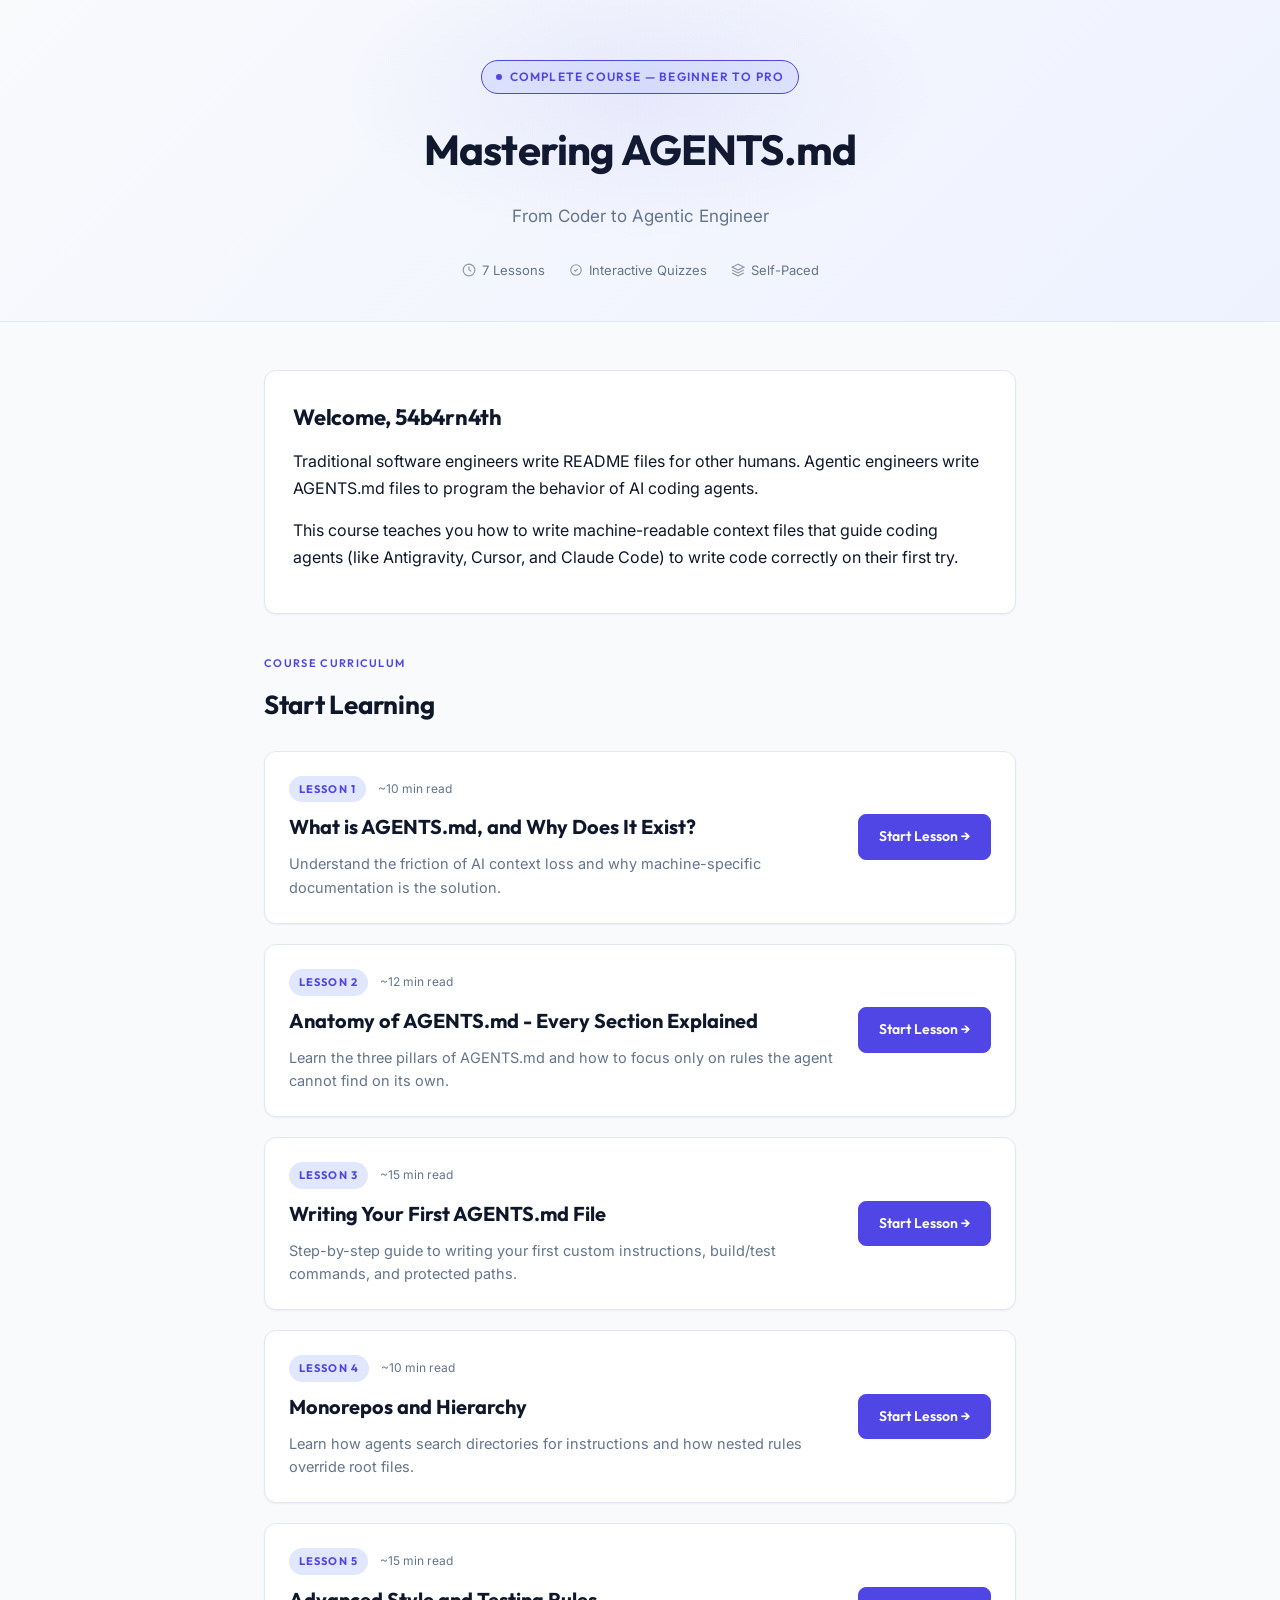
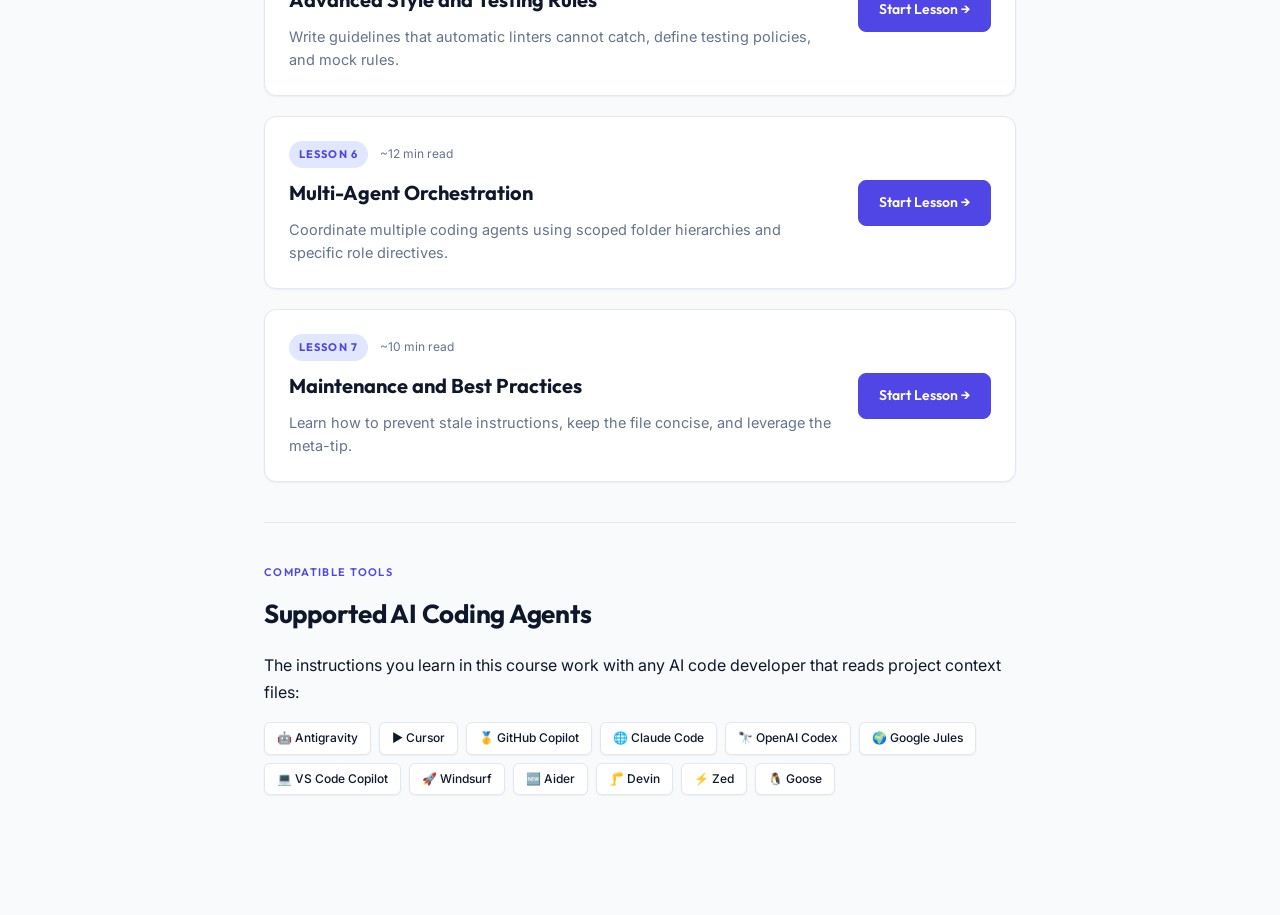
==== index.html @ d837fb30 "Add index.html for Mastering AGENTS.md course with curriculum and lesson details" ====
<!DOCTYPE html>
<html lang="en">
<head>
  <meta charset="UTF-8" />
  <meta name="viewport" content="width=device-width, initial-scale=1.0" />
  <title>Mastering AGENTS.md: From Coder to Agentic Engineer</title>
  <meta name="description" content="A complete 7-part course to design, build, and optimize machine-readable context files for AI coding agents." />
  <link rel="preconnect" href="https://fonts.googleapis.com" />
  <link rel="preconnect" href="https://fonts.gstatic.com" crossorigin />
  <link href="https://fonts.googleapis.com/css2?family=Inter:wght@300;400;500;600;700&family=Outfit:wght@400;500;600;700;800&family=JetBrains+Mono:wght@400;500;600&display=swap" rel="stylesheet" />
  <link rel="stylesheet" href="lessons/style.css" />
  <style>
    .course-intro {
      background: var(--surface);
      border: 1px solid var(--border);
      border-radius: var(--radius);
      padding: 28px;
      margin-bottom: 40px;
      box-shadow: var(--shadow-sm);
    }
    .course-intro h2 {
      font-size: 22px;
      margin-bottom: 12px;
    }
    .lessons-list {
      display: flex;
      flex-direction: column;
      gap: 20px;
      margin-top: 24px;
    }
    .lesson-card {
      background: var(--surface);
      border: 1px solid var(--border);
      border-radius: var(--radius);
      padding: 24px;
      display: flex;
      justify-content: space-between;
      align-items: center;
      gap: 24px;
      transition: all 0.2s ease;
      box-shadow: var(--shadow-sm);
    }
    .lesson-card:hover {
      border-color: var(--accent);
      transform: translateY(-2px);
      box-shadow: var(--shadow-md);
    }
    .lesson-info {
      flex: 1;
    }
    .lesson-meta {
      display: flex;
      align-items: center;
      gap: 12px;
      margin-bottom: 8px;
    }
    .lesson-num {
      font-family: 'Outfit', sans-serif;
      font-size: 11px;
      font-weight: 700;
      letter-spacing: 0.1em;
      text-transform: uppercase;
      color: var(--accent);
      background: var(--accent-soft);
      padding: 4px 10px;
      border-radius: 100px;
    }
    .lesson-time {
      font-size: 12px;
      color: var(--muted);
    }
    .lesson-title {
      font-family: 'Outfit', sans-serif;
      font-size: 20px;
      font-weight: 700;
      color: var(--text);
      margin-bottom: 8px;
    }
    .lesson-desc {
      font-size: 14.5px;
      color: var(--muted);
      margin: 0;
      line-height: 1.6;
    }
    .lesson-action {
      flex-shrink: 0;
    }
    @media (max-width: 650px) {
      .lesson-card {
        flex-direction: column;
        align-items: flex-start;
        gap: 16px;
      }
      .lesson-action {
        width: 100%;
      }
      .lesson-action .btn {
        width: 100%;
        justify-content: center;
      }
    }
  </style>
</head>
<body>

<header>
  <div class="lesson-badge"><span class="dot"></span>Complete Course &mdash; Beginner to Pro</div>
  <h1>Mastering AGENTS.md</h1>
  <p class="subtitle">From Coder to Agentic Engineer</p>
  <div class="meta-row">
    <span class="meta-chip">
      <svg width="14" height="14" fill="none" stroke="currentColor" stroke-width="2" viewBox="0 0 24 24"><circle cx="12" cy="12" r="10"/><path d="M12 6v6l4 2"/></svg>
      7 Lessons
    </span>
    <span class="meta-chip">
      <svg width="14" height="14" fill="none" stroke="currentColor" stroke-width="2" viewBox="0 0 24 24"><path d="M9 12l2 2 4-4m6 2a9 9 0 11-18 0 9 9 0 0118 0z"/></svg>
      Interactive Quizzes
    </span>
    <span class="meta-chip">
      <svg width="14" height="14" fill="none" stroke="currentColor" stroke-width="2" viewBox="0 0 24 24"><path d="M12 2L2 7l10 5 10-5-10-5zM2 17l10 5 10-5M2 12l10 5 10-5"/></svg>
      Self-Paced
    </span>
  </div>
</header>

<main>

  <div class="course-intro">
    <h2>Welcome, 54b4rn4th</h2>
    <p>
      Traditional software engineers write README files for other humans. Agentic engineers write AGENTS.md files to program the behavior of AI coding agents. 
    </p>
    <p>
      This course teaches you how to write machine-readable context files that guide coding agents (like Antigravity, Cursor, and Claude Code) to write code correctly on their first try.
    </p>
  </div>

  <div class="section">
    <div class="section-label">Course Curriculum</div>
    <h2>Start Learning</h2>
    
    <div class="lessons-list">
      
      <!-- Lesson 1 -->
      <div class="lesson-card">
        <div class="lesson-info">
          <div class="lesson-meta">
            <span class="lesson-num">Lesson 1</span>
            <span class="lesson-time">~10 min read</span>
          </div>
          <div class="lesson-title">What is AGENTS.md, and Why Does It Exist?</div>
          <p class="lesson-desc">Understand the friction of AI context loss and why machine-specific documentation is the solution.</p>
        </div>
        <div class="lesson-action">
          <a href="lessons/0001-what-is-agents-md.html" class="btn">Start Lesson &rarr;</a>
        </div>
      </div>

      <!-- Lesson 2 -->
      <div class="lesson-card">
        <div class="lesson-info">
          <div class="lesson-meta">
            <span class="lesson-num">Lesson 2</span>
            <span class="lesson-time">~12 min read</span>
          </div>
          <div class="lesson-title">Anatomy of AGENTS.md - Every Section Explained</div>
          <p class="lesson-desc">Learn the three pillars of AGENTS.md and how to focus only on rules the agent cannot find on its own.</p>
        </div>
        <div class="lesson-action">
          <a href="lessons/0002-anatomy-of-agents-md.html" class="btn">Start Lesson &rarr;</a>
        </div>
      </div>

      <!-- Lesson 3 -->
      <div class="lesson-card">
        <div class="lesson-info">
          <div class="lesson-meta">
            <span class="lesson-num">Lesson 3</span>
            <span class="lesson-time">~15 min read</span>
          </div>
          <div class="lesson-title">Writing Your First AGENTS.md File</div>
          <p class="lesson-desc">Step-by-step guide to writing your first custom instructions, build/test commands, and protected paths.</p>
        </div>
        <div class="lesson-action">
          <a href="lessons/0003-writing-your-first-agents-md.html" class="btn">Start Lesson &rarr;</a>
        </div>
      </div>

      <!-- Lesson 4 -->
      <div class="lesson-card">
        <div class="lesson-info">
          <div class="lesson-meta">
            <span class="lesson-num">Lesson 4</span>
            <span class="lesson-time">~10 min read</span>
          </div>
          <div class="lesson-title">Monorepos and Hierarchy</div>
          <p class="lesson-desc">Learn how agents search directories for instructions and how nested rules override root files.</p>
        </div>
        <div class="lesson-action">
          <a href="lessons/0004-monorepos-and-hierarchy.html" class="btn">Start Lesson &rarr;</a>
        </div>
      </div>

      <!-- Lesson 5 -->
      <div class="lesson-card">
        <div class="lesson-info">
          <div class="lesson-meta">
            <span class="lesson-num">Lesson 5</span>
            <span class="lesson-time">~15 min read</span>
          </div>
          <div class="lesson-title">Advanced Style and Testing Rules</div>
          <p class="lesson-desc">Write guidelines that automatic linters cannot catch, define testing policies, and mock rules.</p>
        </div>
        <div class="lesson-action">
          <a href="lessons/0005-advanced-style-and-testing.html" class="btn">Start Lesson &rarr;</a>
        </div>
      </div>

      <!-- Lesson 6 -->
      <div class="lesson-card">
        <div class="lesson-info">
          <div class="lesson-meta">
            <span class="lesson-num">Lesson 6</span>
            <span class="lesson-time">~12 min read</span>
          </div>
          <div class="lesson-title">Multi-Agent Orchestration</div>
          <p class="lesson-desc">Coordinate multiple coding agents using scoped folder hierarchies and specific role directives.</p>
        </div>
        <div class="lesson-action">
          <a href="lessons/0006-multi-agent-orchestration.html" class="btn">Start Lesson &rarr;</a>
        </div>
      </div>

      <!-- Lesson 7 -->
      <div class="lesson-card">
        <div class="lesson-info">
          <div class="lesson-meta">
            <span class="lesson-num">Lesson 7</span>
            <span class="lesson-time">~10 min read</span>
          </div>
          <div class="lesson-title">Maintenance and Best Practices</div>
          <p class="lesson-desc">Learn how to prevent stale instructions, keep the file concise, and leverage the meta-tip.</p>
        </div>
        <div class="lesson-action">
          <a href="lessons/0007-maintenance-and-best-practices.html" class="btn">Start Lesson &rarr;</a>
        </div>
      </div>

    </div>
  </div>

  <hr />

  <div class="section">
    <div class="section-label">Compatible Tools</div>
    <h2>Supported AI Coding Agents</h2>
    <p>The instructions you learn in this course work with any AI code developer that reads project context files:</p>
    <div class="agent-grid">
      <span class="agent-chip">&#129302; Antigravity</span>
      <span class="agent-chip">&#9654; Cursor</span>
      <span class="agent-chip">&#129351; GitHub Copilot</span>
      <span class="agent-chip">&#127760; Claude Code</span>
      <span class="agent-chip">&#128301; OpenAI Codex</span>
      <span class="agent-chip">&#127757; Google Jules</span>
      <span class="agent-chip">&#128187; VS Code Copilot</span>
      <span class="agent-chip">&#128640; Windsurf</span>
      <span class="agent-chip">&#127381; Aider</span>
      <span class="agent-chip">&#129461; Devin</span>
      <span class="agent-chip">&#9889; Zed</span>
      <span class="agent-chip">&#128039; Goose</span>
    </div>
  </div>

</main>

</body>
</html>
---- lessons/style.css ----
/* style.css - Premium Modern Light Theme for AGENTS.md Lessons */
@import url('https://fonts.googleapis.com/css2?family=Inter:wght@300;400;500;600;700&family=Outfit:wght@400;500;600;700;800&family=JetBrains+Mono:wght@400;500;600&display=swap');

:root {
  --bg: #f8fafc;
  --surface: #ffffff;
  --surface2: #f1f5f9;
  --border: #e2e8f0;
  --text: #0f172a;
  --muted: #64748b;
  --accent: #4f46e5;
  --accent-soft: #e0e7ff;
  --accent-glow: rgba(79, 70, 229, 0.06);
  --green: #16a34a;
  --green-soft: #dcfce7;
  --red: #dc2626;
  --red-soft: #fee2e2;
  --yellow: #ca8a04;
  --yellow-soft: #fef9c3;
  --radius: 12px;
  --shadow-sm: 0 1px 2px 0 rgba(0, 0, 0, 0.05);
  --shadow-md: 0 4px 6px -1px rgba(0, 0, 0, 0.05), 0 2px 4px -1px rgba(0, 0, 0, 0.02);
  --shadow-lg: 0 10px 15px -3px rgba(0, 0, 0, 0.05), 0 4px 6px -2px rgba(0, 0, 0, 0.02);
}

* {
  box-sizing: border-box;
  margin: 0;
  padding: 0;
}

body {
  background: var(--bg);
  color: var(--text);
  font-family: 'Inter', sans-serif;
  font-size: 16px;
  line-height: 1.7;
  min-height: 100vh;
}

/* -------- HEADER -------- */
header {
  background: linear-gradient(135deg, #f8fafc 0%, #eef2ff 100%);
  border-bottom: 1px solid var(--border);
  padding: 60px 24px 40px;
  text-align: center;
  position: relative;
  overflow: hidden;
}

header::before {
  content: '';
  position: absolute;
  top: -60px;
  left: 50%;
  transform: translateX(-50%);
  width: 600px;
  height: 300px;
  background: radial-gradient(ellipse at center, rgba(79, 70, 229, 0.08) 0%, transparent 70%);
  pointer-events: none;
}

.lesson-badge {
  display: inline-flex;
  align-items: center;
  gap: 8px;
  background: var(--accent-soft);
  border: 1px solid var(--accent);
  color: var(--accent);
  font-family: 'Outfit', sans-serif;
  font-size: 12px;
  font-weight: 600;
  letter-spacing: 0.1em;
  text-transform: uppercase;
  padding: 6px 14px;
  border-radius: 100px;
  margin-bottom: 20px;
}

.lesson-badge .dot {
  width: 6px;
  height: 6px;
  background: var(--accent);
  border-radius: 50%;
  animation: pulse 2s ease-in-out infinite;
}

@keyframes pulse {
  0%, 100% { opacity: 1; transform: scale(1); }
  50% { opacity: 0.5; transform: scale(1.4); }
}

h1 {
  font-family: 'Outfit', sans-serif;
  font-size: clamp(26px, 5vw, 42px);
  font-weight: 700;
  letter-spacing: -0.02em;
  color: #0f172a;
  max-width: 800px;
  margin: 0 auto 16px;
}

.subtitle {
  color: var(--muted);
  font-size: 17px;
  max-width: 600px;
  margin: 0 auto 28px;
}

.meta-row {
  display: flex;
  align-items: center;
  justify-content: center;
  gap: 24px;
  flex-wrap: wrap;
}

.meta-chip {
  display: flex;
  align-items: center;
  gap: 6px;
  color: var(--muted);
  font-size: 13px;
}

.meta-chip svg {
  opacity: 0.7;
}

/* -------- LAYOUT -------- */
main {
  max-width: 800px;
  margin: 0 auto;
  padding: 48px 24px 80px;
}

/* -------- PROGRESS -------- */
.progress-container {
  margin-bottom: 48px;
}

.progress-bar {
  background: var(--surface2);
  border: 1px solid var(--border);
  border-radius: 100px;
  height: 8px;
  margin-bottom: 8px;
  overflow: hidden;
}

.progress-fill {
  height: 100%;
  background: linear-gradient(90deg, var(--accent), #a78bfa);
  border-radius: 100px;
  transition: width 0.5s ease;
}

.progress-label {
  display: flex;
  justify-content: space-between;
  color: var(--muted);
  font-size: 13px;
  margin-bottom: 8px;
  font-family: 'Outfit', sans-serif;
  font-weight: 500;
}

/* -------- SECTION -------- */
.section {
  margin-bottom: 40px;
}

.section-label {
  font-family: 'Outfit', sans-serif;
  font-size: 11px;
  font-weight: 600;
  letter-spacing: 0.12em;
  text-transform: uppercase;
  color: var(--accent);
  margin-bottom: 10px;
}

h2 {
  font-family: 'Outfit', sans-serif;
  font-size: 26px;
  font-weight: 700;
  color: var(--text);
  margin-bottom: 16px;
  letter-spacing: -0.01em;
}

h3 {
  font-family: 'Outfit', sans-serif;
  font-size: 19px;
  font-weight: 600;
  color: var(--text);
  margin-bottom: 10px;
  margin-top: 24px;
}

p {
  color: var(--text);
  margin-bottom: 14px;
}

strong {
  color: var(--text);
  font-weight: 600;
}

ul, ol {
  margin-bottom: 14px;
  padding-left: 20px;
}

li {
  margin-bottom: 6px;
}

/* -------- CALLOUT -------- */
.callout {
  border-radius: var(--radius);
  padding: 18px 20px;
  margin: 24px 0;
  border-left: 4px solid;
  display: flex;
  gap: 14px;
  background: var(--surface);
  box-shadow: var(--shadow-sm);
}

.callout-icon {
  font-size: 20px;
  flex-shrink: 0;
  margin-top: 2px;
}

.callout-body {
  flex: 1;
}

.callout-body strong {
  display: block;
  font-size: 14px;
  margin-bottom: 4px;
}

.callout-body p {
  font-size: 14px;
  margin: 0;
  color: var(--text);
}

.callout.info {
  border-color: var(--accent);
  background: rgba(79, 70, 229, 0.04);
}

.callout.info .callout-body strong {
  color: var(--accent);
}

.callout.tip {
  border-color: var(--green);
  background: rgba(22, 163, 74, 0.04);
}

.callout.tip .callout-body strong {
  color: var(--green);
}

.callout.warn {
  border-color: var(--yellow);
  background: rgba(202, 138, 4, 0.04);
}

.callout.warn .callout-body strong {
  color: var(--yellow);
}

/* -------- COMPARISON CARDS -------- */
.compare-grid {
  display: grid;
  grid-template-columns: 1fr 1fr;
  gap: 16px;
  margin: 24px 0;
}

@media (max-width: 600px) {
  .compare-grid { grid-template-columns: 1fr; }
}

.compare-card {
  background: var(--surface);
  border: 1px solid var(--border);
  border-radius: var(--radius);
  padding: 20px;
  box-shadow: var(--shadow-sm);
  transition: border-color 0.2s, transform 0.2s, box-shadow 0.2s;
}

.compare-card:hover {
  border-color: var(--accent);
  transform: translateY(-2px);
  box-shadow: var(--shadow-md);
}

.compare-card .card-tag {
  font-family: 'Outfit', sans-serif;
  font-size: 11px;
  font-weight: 700;
  letter-spacing: 0.1em;
  text-transform: uppercase;
  margin-bottom: 10px;
}

.compare-card.human .card-tag,
.compare-card.do .card-tag,
.compare-card.good .card-tag {
  color: var(--green);
}

.compare-card.agent .card-tag {
  color: var(--accent);
}

.compare-card.dont .card-tag,
.compare-card.bad .card-tag {
  color: var(--red);
}

.compare-card.bad .card-tag {
  text-decoration: line-through;
}

.compare-card h4 {
  font-size: 16px;
  color: var(--text);
  margin-bottom: 12px;
  font-family: 'Outfit', sans-serif;
  font-weight: 600;
}

.compare-card ul {
  list-style: none;
  padding: 0;
}

.compare-card ul li {
  font-size: 13px;
  color: var(--text);
  padding: 4px 0;
  display: flex;
  gap: 8px;
  align-items: flex-start;
}

.compare-card ul li::before {
  content: '→';
  color: var(--accent);
  flex-shrink: 0;
}

/* -------- CODE BLOCK -------- */
.code-block {
  background: #f8fafc;
  border: 1px solid var(--border);
  border-radius: var(--radius);
  margin: 20px 0;
  overflow: hidden;
  box-shadow: var(--shadow-sm);
}

.code-header {
  background: var(--surface);
  border-bottom: 1px solid var(--border);
  padding: 10px 16px;
  display: flex;
  align-items: center;
  justify-content: space-between;
}

.code-filename {
  font-family: 'JetBrains Mono', monospace;
  font-size: 12px;
  color: var(--muted);
}

.code-lang {
  font-size: 11px;
  color: var(--accent);
  font-weight: 600;
  background: var(--accent-soft);
  padding: 2px 8px;
  border-radius: 4px;
}

.code-dots {
  display: flex;
  gap: 6px;
}

.code-dot {
  width: 8px;
  height: 8px;
  border-radius: 50%;
}

.code-dot.red { background: var(--red); }
.code-dot.yellow { background: var(--yellow); }
.code-dot.green { background: var(--green); }

pre {
  font-family: 'JetBrains Mono', monospace;
  font-size: 13px;
  line-height: 1.8;
  padding: 20px;
  overflow-x: auto;
  color: #1e293b;
}

/* Syntax Highlighting Light Theme colors */
.token-comment { color: #64748b; font-style: italic; }
.token-heading { color: var(--accent); font-weight: 700; }
.token-bullet { color: var(--green); }
.token-code { color: #d97706; }
.token-bold { color: var(--text); font-weight: 600; }

/* -------- ANATOMY & ANATOMY GRID -------- */
.anatomy {
  background: var(--surface);
  border: 1px solid var(--border);
  border-radius: var(--radius);
  overflow: hidden;
  margin: 24px 0;
  box-shadow: var(--shadow-sm);
}

.anatomy-header {
  background: var(--surface2);
  padding: 12px 18px;
  font-size: 12px;
  font-weight: 600;
  color: var(--muted);
  letter-spacing: 0.08em;
  text-transform: uppercase;
  border-bottom: 1px solid var(--border);
  font-family: 'Outfit', sans-serif;
}

.anatomy-row {
  display: flex;
  align-items: flex-start;
  gap: 0;
  border-bottom: 1px solid var(--border);
  transition: background 0.15s;
}

.anatomy-row:last-child {
  border-bottom: none;
}

.anatomy-row:hover {
  background: var(--accent-glow);
}

.anatomy-line {
  font-family: 'JetBrains Mono', monospace;
  font-size: 13px;
  padding: 12px 18px;
  min-width: 260px;
  border-right: 1px solid var(--border);
  color: var(--text);
}

.anatomy-explain {
  font-size: 13px;
  color: var(--text);
  padding: 12px 18px;
  flex: 1;
}

.anatomy-explain em {
  color: var(--accent);
  font-style: normal;
  font-weight: 500;
}

/* Lesson 2 Layout style */
.anatomy-grid {
  display: flex;
  flex-direction: column;
  gap: 12px;
  margin: 24px 0;
}

.anatomy-grid .anatomy-row {
  background: var(--surface);
  border: 1px solid var(--border);
  border-radius: var(--radius);
  display: flex;
  overflow: hidden;
  transition: border-color 0.2s, box-shadow 0.2s;
  box-shadow: var(--shadow-sm);
}

.anatomy-grid .anatomy-row:hover {
  border-color: var(--accent);
  box-shadow: var(--shadow-md);
}

.anatomy-left {
  background: var(--surface2);
  padding: 16px;
  width: 250px;
  min-width: 200px;
  border-right: 1px solid var(--border);
  display: flex;
  flex-direction: column;
  justify-content: center;
}

.anatomy-right {
  padding: 16px;
  flex: 1;
  font-size: 14px;
}

.anatomy-left h4 {
  font-family: 'Outfit', sans-serif;
  font-size: 15px;
  color: var(--text);
  margin-bottom: 4px;
  font-weight: 600;
}

.anatomy-left code {
  font-family: 'JetBrains Mono', monospace;
  font-size: 12px;
  color: var(--yellow);
}

@media (max-width: 600px) {
  .anatomy-grid .anatomy-row { flex-direction: column; }
  .anatomy-left { width: 100%; border-right: none; border-bottom: 1px solid var(--border); }
}

/* -------- QUIZ -------- */
.quiz {
  background: linear-gradient(135deg, var(--surface) 0%, var(--accent-glow) 100%);
  border: 1px solid var(--border);
  border-left: 4px solid var(--accent);
  border-radius: var(--radius);
  padding: 28px;
  margin: 40px 0;
  box-shadow: var(--shadow-md);
  position: relative;
}

.quiz-header {
  display: flex;
  align-items: center;
  gap: 12px;
  margin-bottom: 24px;
  border-bottom: 1px solid var(--border);
  padding-bottom: 16px;
}

.quiz-icon {
  font-size: 24px;
}

.quiz-title {
  font-family: 'Outfit', sans-serif;
  font-size: 20px;
  font-weight: 700;
  color: var(--text);
}

.quiz-subtitle {
  font-size: 13px;
  color: var(--muted);
  margin-top: 2px;
}

.quiz-question {
  margin-bottom: 30px;
}

.quiz-question p {
  font-size: 16px;
  font-weight: 600;
  color: var(--text);
  margin-bottom: 14px;
}

.quiz-number {
  font-family: 'Outfit', sans-serif;
  font-size: 11px;
  font-weight: 700;
  letter-spacing: 0.1em;
  color: var(--accent);
  text-transform: uppercase;
  margin-bottom: 6px;
}

.options {
  display: flex;
  flex-direction: column;
  gap: 10px;
}

.option {
  display: flex;
  align-items: flex-start;
  gap: 12px;
  background: var(--surface);
  border: 1px solid var(--border);
  border-radius: 8px;
  padding: 14px 16px;
  cursor: pointer;
  transition: all 0.2s;
  font-size: 14px;
  color: var(--text);
  text-align: left;
  width: 100%;
  font-family: 'Inter', sans-serif;
  box-shadow: var(--shadow-sm);
}

.option:hover {
  border-color: var(--accent);
  background: var(--accent-glow);
}

.option.correct {
  border-color: var(--green);
  background: var(--green-soft);
  color: var(--green);
  font-weight: 600;
  pointer-events: none;
}

.option.wrong {
  border-color: var(--red);
  background: var(--red-soft);
  color: var(--red);
  font-weight: 600;
  pointer-events: none;
}

.option.dimmed {
  opacity: 0.35;
  pointer-events: none;
}

.option-letter {
  width: 24px;
  height: 24px;
  background: var(--surface2);
  border: 1px solid var(--border);
  border-radius: 6px;
  display: flex;
  align-items: center;
  justify-content: center;
  font-size: 12px;
  font-weight: 700;
  flex-shrink: 0;
  transition: background 0.2s, border-color 0.2s;
}

.option.correct .option-letter {
  background: var(--green);
  border-color: var(--green);
  color: #ffffff;
}

.option.wrong .option-letter {
  background: var(--red);
  border-color: var(--red);
  color: #ffffff;
}

.feedback {
  display: none;
  padding: 14px 16px;
  border-radius: 8px;
  font-size: 14px;
  margin-top: 10px;
  line-height: 1.6;
}

.feedback.show {
  display: block;
  animation: fadeIn 0.3s ease;
}

.feedback.correct {
  background: var(--green-soft);
  color: var(--green);
  border: 1px solid rgba(22, 163, 74, 0.2);
}

.feedback.wrong {
  background: var(--red-soft);
  color: var(--red);
  border: 1px solid rgba(220, 38, 38, 0.2);
}

@keyframes fadeIn {
  from { opacity: 0; transform: translateY(4px); }
  to { opacity: 1; transform: translateY(0); }
}

/* -------- SCORE -------- */
#score-display {
  display: none;
  background: var(--green-soft);
  border: 1px solid var(--green);
  border-radius: var(--radius);
  padding: 24px;
  text-align: center;
  margin-top: 24px;
  animation: fadeIn 0.4s ease;
  box-shadow: var(--shadow-sm);
}

#score-display.show {
  display: block;
}

#score-display .score-big {
  font-family: 'Outfit', sans-serif;
  font-size: 42px;
  font-weight: 700;
  color: var(--green);
}

#score-display p {
  color: var(--green);
  margin: 6px 0 0;
  font-size: 15px;
  font-weight: 500;
}

/* -------- NEXT LESSON & NAVIGATION -------- */
.next-lesson,
.navigation-row {
  background: var(--surface);
  border: 1px solid var(--border);
  border-radius: var(--radius);
  padding: 24px;
  display: flex;
  align-items: center;
  justify-content: space-between;
  gap: 16px;
  margin-top: 40px;
  flex-wrap: wrap;
  box-shadow: var(--shadow-sm);
}

.next-lesson h3,
.navigation-row h3 {
  font-family: 'Outfit', sans-serif;
  font-size: 15px;
  color: var(--muted);
  font-weight: 500;
  margin: 0 0 4px;
}

.next-lesson p,
.navigation-row p {
  font-size: 17px;
  font-weight: 600;
  color: var(--text);
  margin: 0;
}

.nav-group {
  display: flex;
  gap: 12px;
  flex-wrap: wrap;
}

.btn {
  display: inline-flex;
  align-items: center;
  gap: 8px;
  background: var(--accent);
  color: #ffffff;
  font-family: 'Outfit', sans-serif;
  font-size: 14px;
  font-weight: 600;
  padding: 10px 20px;
  border-radius: 8px;
  border: 1px solid var(--accent);
  cursor: pointer;
  transition: all 0.2s ease;
  text-decoration: none;
  white-space: nowrap;
}

.btn:hover {
  background: #3730a3; /* darker indigo */
  border-color: #3730a3;
  transform: translateY(-1px);
  box-shadow: var(--shadow-sm);
}

.btn-ghost,
.btn-secondary {
  background: transparent;
  border: 1px solid var(--border);
  color: var(--muted);
  font-family: 'Outfit', sans-serif;
  font-size: 14px;
  font-weight: 600;
  padding: 10px 20px;
  border-radius: 8px;
  cursor: pointer;
  transition: all 0.2s ease;
  text-decoration: none;
  white-space: nowrap;
}

.btn-ghost:hover,
.btn-secondary:hover {
  border-color: var(--accent);
  color: var(--accent);
  background: var(--accent-glow);
}

.btn:disabled,
.btn.disabled {
  background: var(--surface2);
  border-color: var(--border);
  color: var(--muted);
  cursor: not-allowed;
  opacity: 0.5;
  transform: none;
  box-shadow: none;
}

/* -------- AGENT LIST & CHIPS -------- */
.agent-grid {
  display: flex;
  flex-wrap: wrap;
  gap: 8px;
  margin: 16px 0;
}

.agent-chip {
  background: var(--surface);
  border: 1px solid var(--border);
  border-radius: 6px;
  padding: 5px 12px;
  font-size: 12px;
  color: var(--text);
  font-weight: 500;
  box-shadow: var(--shadow-sm);
}

/* -------- TIMELINE -------- */
.timeline {
  border-left: 2px solid var(--border);
  margin: 20px 0 20px 12px;
  padding-left: 24px;
}

.timeline-item {
  position: relative;
  margin-bottom: 24px;
}

.timeline-item::before {
  content: '';
  position: absolute;
  left: -30px;
  top: 6px;
  width: 10px;
  height: 10px;
  border-radius: 50%;
  background: var(--accent);
  border: 2px solid var(--bg);
}

.timeline-item h4 {
  font-family: 'Outfit', sans-serif;
  font-size: 15px;
  color: var(--text);
  margin-bottom: 4px;
  font-weight: 600;
}

.timeline-item p {
  font-size: 13.5px;
  color: var(--muted);
  margin: 0;
}

/* -------- ASK AGENT -------- */
.ask-agent {
  background: var(--surface);
  border: 1px dashed var(--border);
  border-radius: var(--radius);
  padding: 24px;
  text-align: center;
  margin: 32px 0 0;
  box-shadow: var(--shadow-sm);
}

.ask-agent p {
  color: var(--text);
  font-size: 14px;
  margin: 0 0 6px;
}

.ask-agent strong {
  color: var(--accent);
  font-family: 'Outfit', sans-serif;
}

.ask-agent .sub-text {
  font-size: 12px;
  color: var(--muted);
  margin: 0;
}

hr {
  border: none;
  border-top: 1px solid var(--border);
  margin: 40px 0;
}

/* -------- CYBER PANEL (Lesson 4) -------- */
.cyber-panel {
  position: relative;
  border: 1px solid var(--border);
  background: var(--surface);
  border-radius: var(--radius);
  padding: 24px;
  margin: 24px 0;
  box-shadow: var(--shadow-md);
}

.cyber-panel::before {
  content: '';
  position: absolute;
  top: -1px; left: -1px;
  width: 12px; height: 12px;
  border-top: 2px solid var(--accent);
  border-left: 2px solid var(--accent);
}

.cyber-panel::after {
  content: '';
  position: absolute;
  bottom: -1px; right: -1px;
  width: 12px; height: 12px;
  border-bottom: 2px solid var(--accent);
  border-right: 2px solid var(--accent);
}

/* -------- DIRECTORY TREE VISUALIZER (Lesson 4) -------- */
.tree-visualizer {
  font-family: 'JetBrains Mono', monospace;
  background: #f8fafc;
  border: 1px solid var(--border);
  border-radius: var(--radius);
  padding: 20px;
  margin: 24px 0;
  font-size: 14px;
  color: var(--text);
  box-shadow: var(--shadow-sm);
}

.tree-line {
  display: flex;
  align-items: center;
  padding: 2px 0;
}

.tree-accent {
  color: var(--accent);
  font-weight: bold;
}

.tree-comment {
  color: var(--muted);
  margin-left: 10px;
  font-size: 13px;
}

.tree-search-step {
  background: var(--accent-glow);
  border-radius: 3px;
  padding: 0 4px;
  border: 1px dashed rgba(79, 70, 229, 0.4);
}

/* -------- CONGRATS MODAL (Lesson 7) -------- */
.modal-overlay {
  position: fixed;
  top: 0; left: 0; right: 0; bottom: 0;
  background: rgba(15, 23, 42, 0.6); /* slate backdrop */
  display: none;
  align-items: center;
  justify-content: center;
  z-index: 1000;
  backdrop-filter: blur(8px);
}

.modal {
  background: var(--surface);
  border: 1px solid var(--border);
  box-shadow: var(--shadow-lg);
  width: 90%;
  max-width: 520px;
  padding: 32px;
  border-radius: var(--radius);
  text-align: center;
  position: relative;
}

.modal h2 {
  font-family: 'Outfit', sans-serif;
  font-size: 24px;
  color: var(--text);
  margin-bottom: 12px;
}

.modal-line {
  height: 2px;
  background: var(--accent);
  width: 60px;
  margin: 16px auto;
  border-radius: 100px;
}

.modal p {
  font-size: 14px;
  color: var(--muted);
  margin-bottom: 20px;
  line-height: 1.6;
}

.modal ul {
  text-align: left;
  list-style: none;
  padding: 0;
  margin: 0 auto 24px;
  max-width: 380px;
}

.modal ul li {
  font-size: 13px;
  color: var(--text);
  padding: 8px 0;
  border-bottom: 1px solid var(--border);
  display: flex;
  justify-content: space-between;
  align-items: center;
}

.modal ul li:last-child {
  border-bottom: none;
}

.modal ul li span.tag {
  color: var(--green);
  font-weight: 600;
  background: var(--green-soft);
  padding: 2px 8px;
  border-radius: 4px;
  font-size: 11px;
  text-transform: uppercase;
}

.modal .btn-close {
  background: var(--accent);
  color: #ffffff;
  border: none;
  padding: 10px 24px;
  font-weight: 600;
  cursor: pointer;
  border-radius: 8px;
  font-family: 'Outfit', sans-serif;
  transition: all 0.2s;
}

.modal .btn-close:hover {
  background: #3730a3;
}
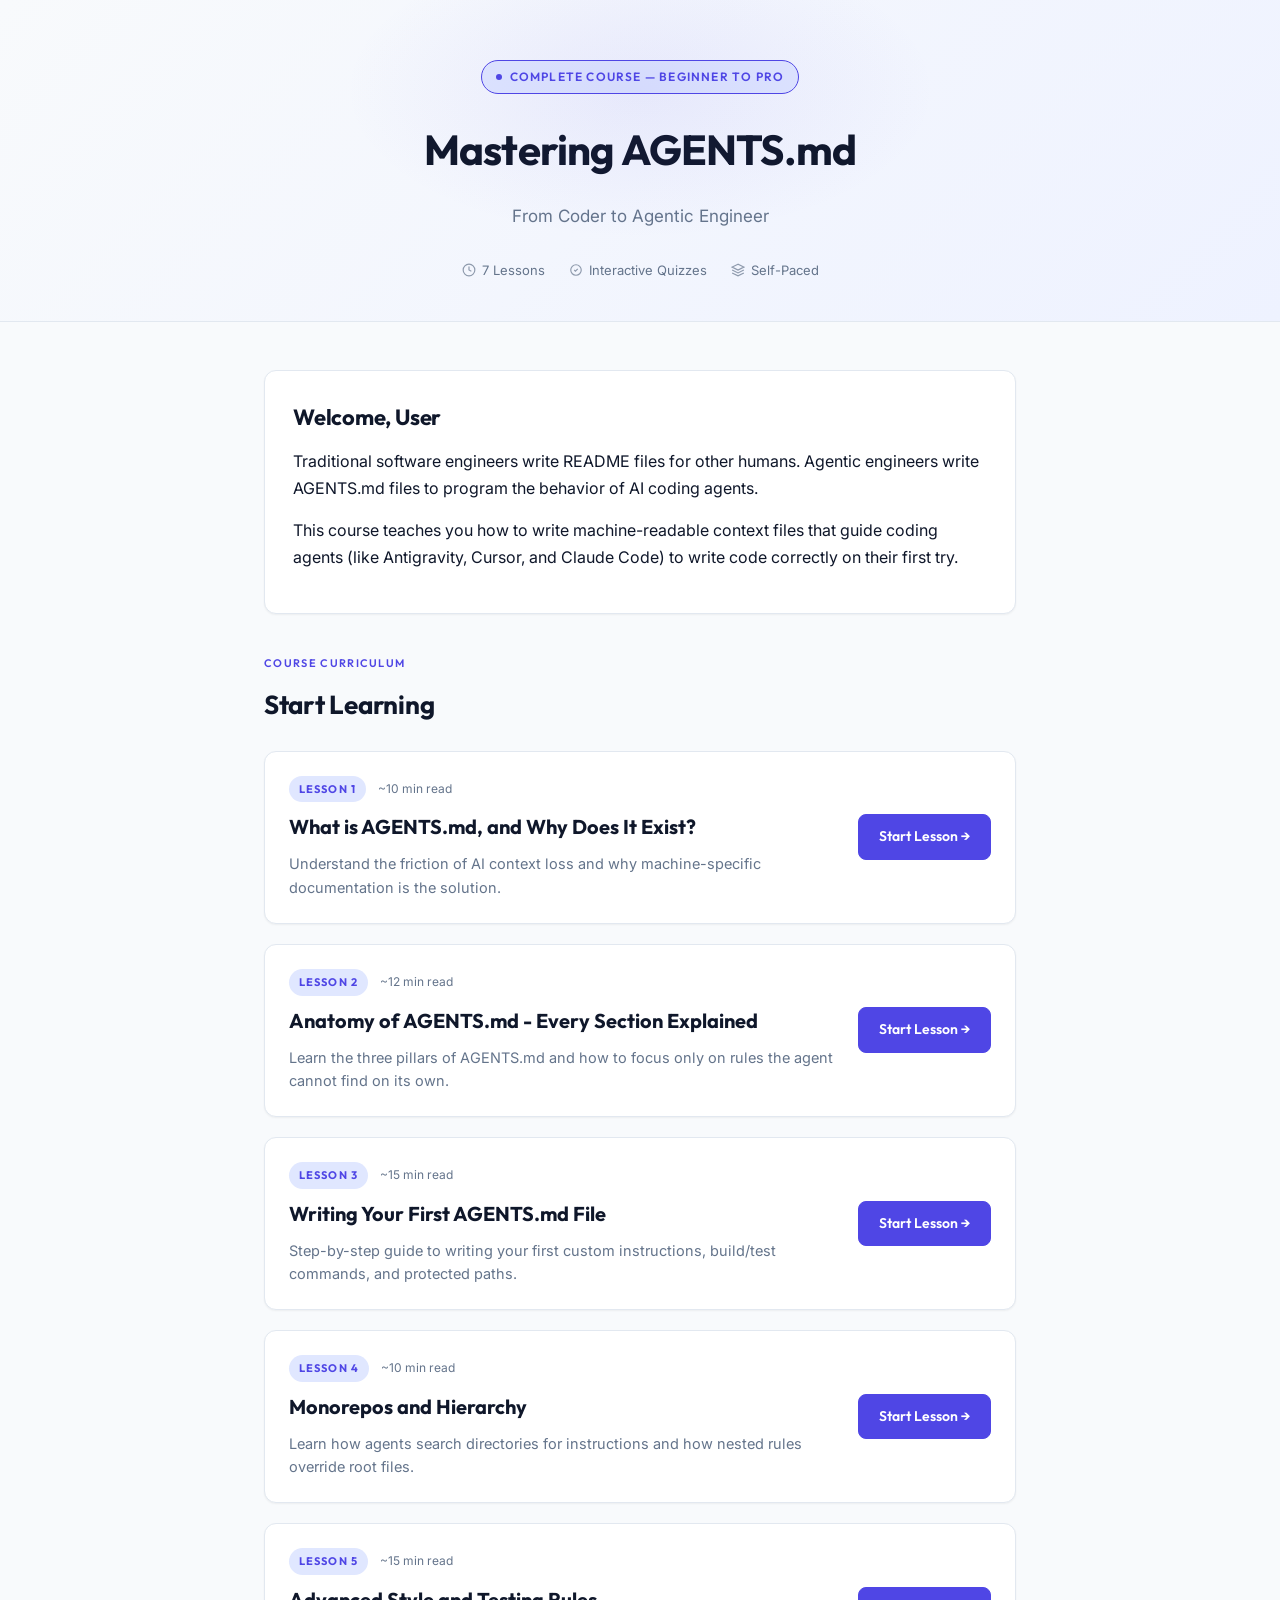
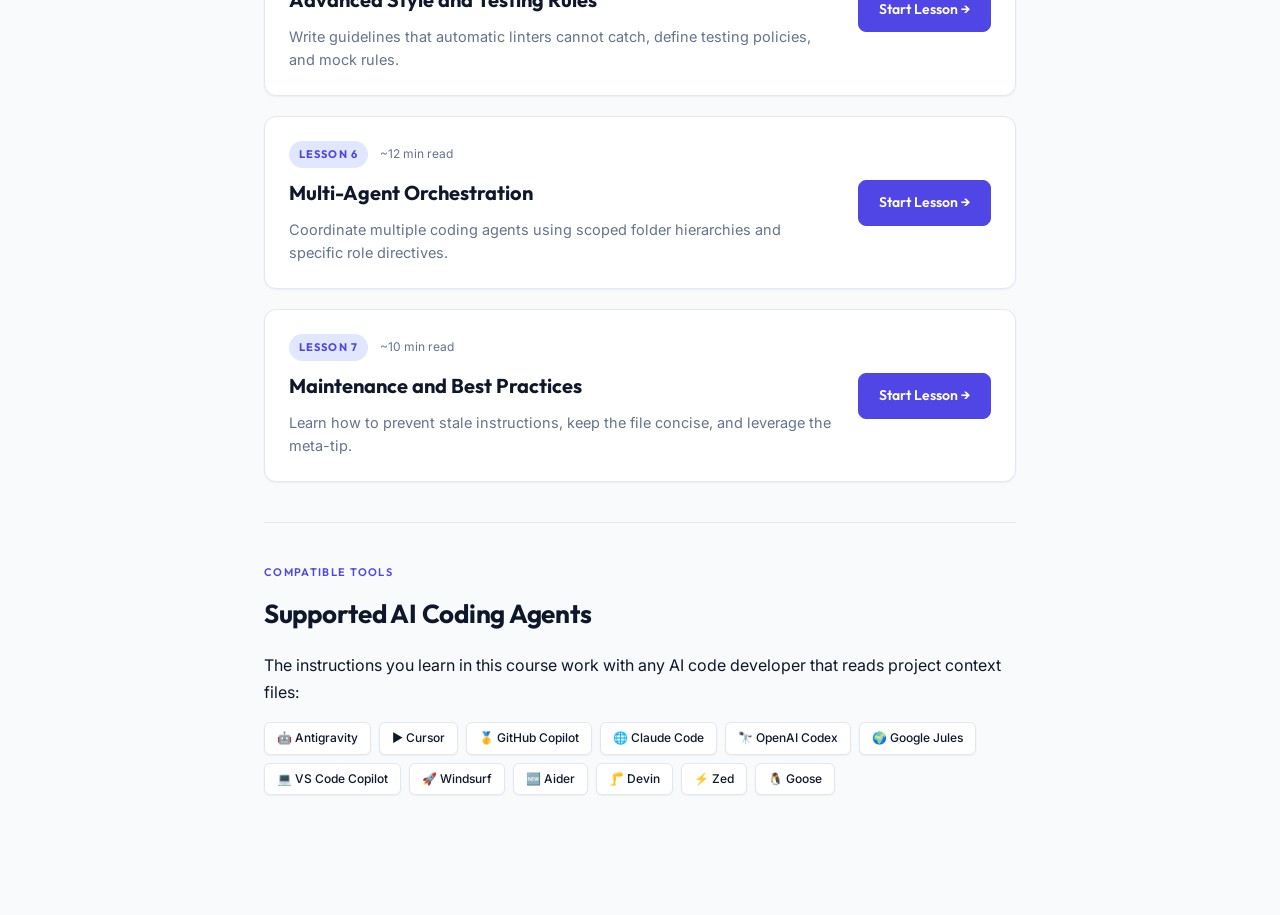
==== commit 9f5fc0b4: "Update lesson content to address users generically and add home button styling" ====
--- a/index.html
+++ b/index.html
@@ -126,7 +126,7 @@
 <main>
 
   <div class="course-intro">
-    <h2>Welcome, 54b4rn4th</h2>
+    <h2>Welcome, User</h2>
     <p>
       Traditional software engineers write README files for other humans. Agentic engineers write AGENTS.md files to program the behavior of AI coding agents. 
     </p>
--- a/lessons/style.css
+++ b/lessons/style.css
@@ -1091,3 +1091,32 @@
 .modal .btn-close:hover {
   background: #3730a3;
 }
+
+.home-btn {
+  position: absolute;
+  top: 20px;
+  left: 24px;
+  display: inline-flex;
+  align-items: center;
+  gap: 6px;
+  background: var(--surface);
+  border: 1px solid var(--border);
+  color: var(--text);
+  font-family: 'Outfit', sans-serif;
+  font-size: 13px;
+  font-weight: 600;
+  padding: 6px 12px;
+  border-radius: 8px;
+  text-decoration: none;
+  transition: all 0.2s ease;
+  box-shadow: var(--shadow-sm);
+  z-index: 10;
+}
+
+.home-btn:hover {
+  border-color: var(--accent);
+  color: var(--accent);
+  background: var(--accent-glow);
+  transform: translateY(-1px);
+}
+
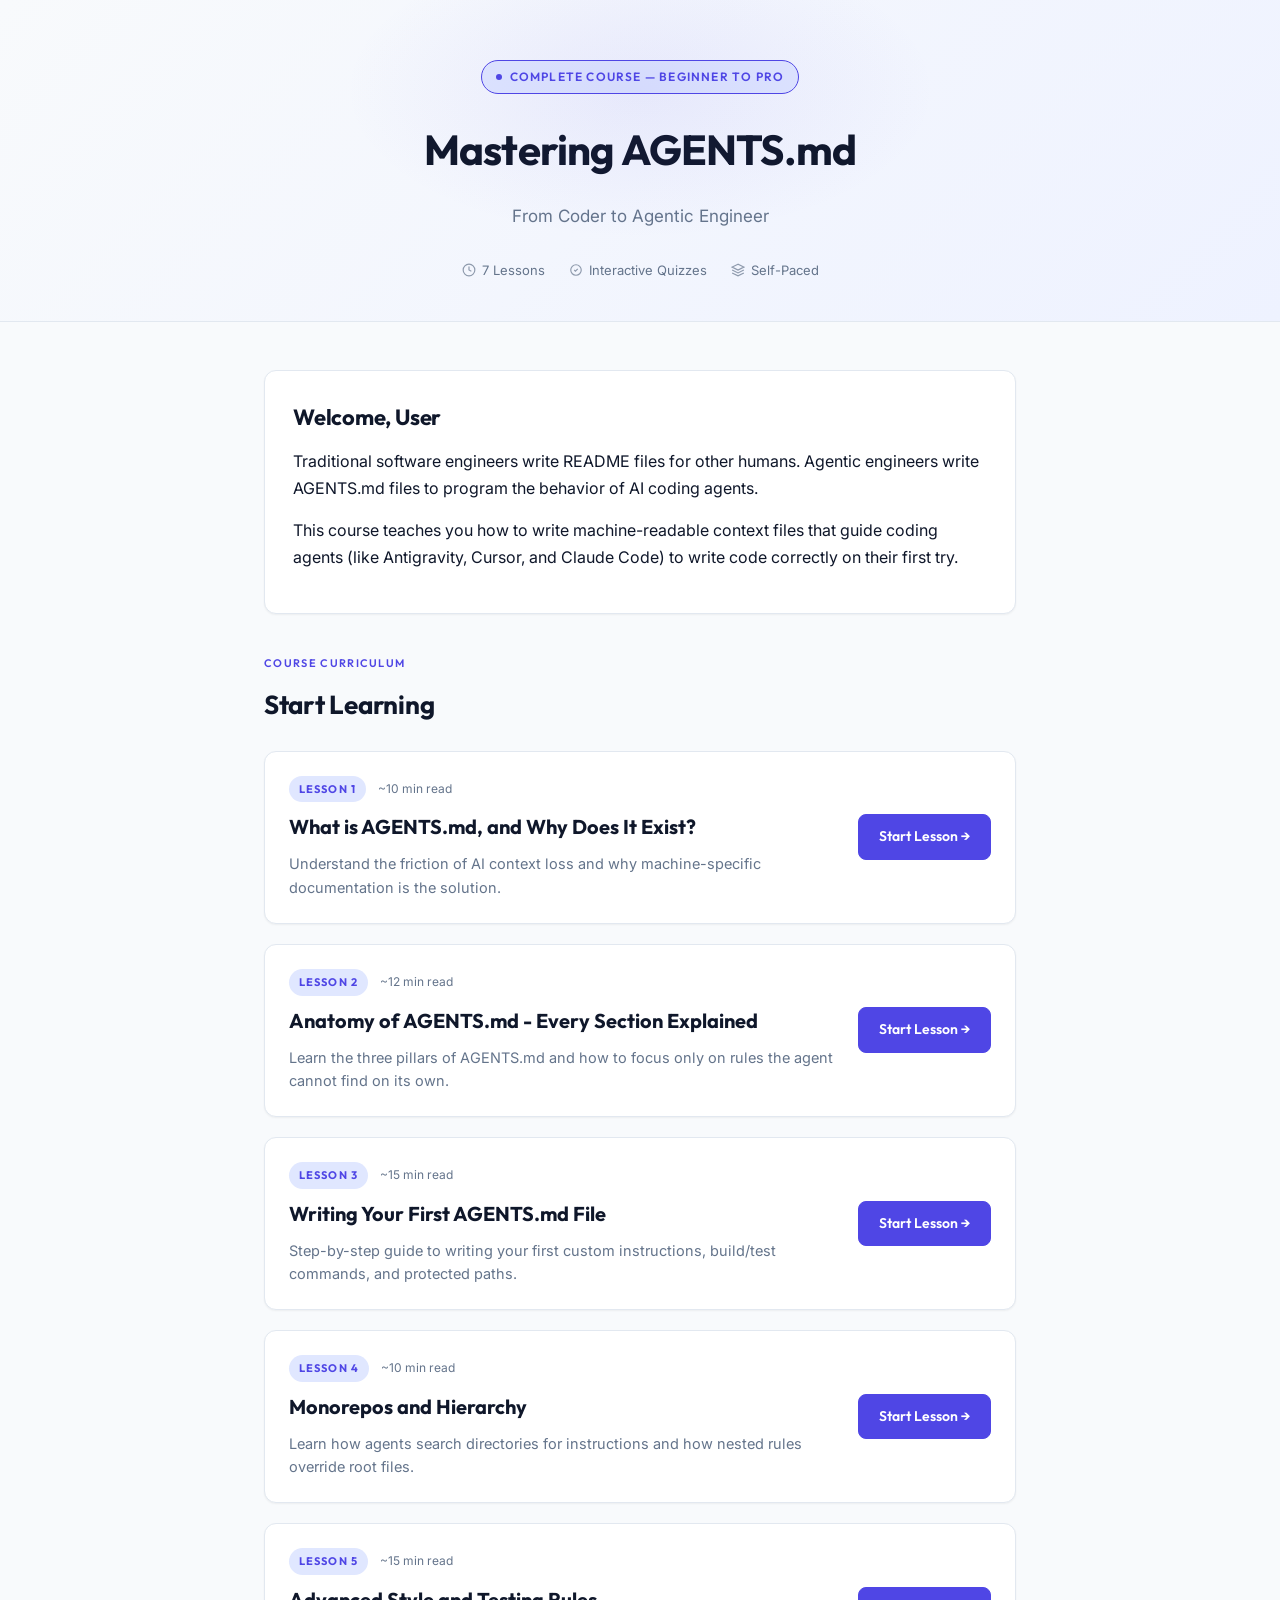
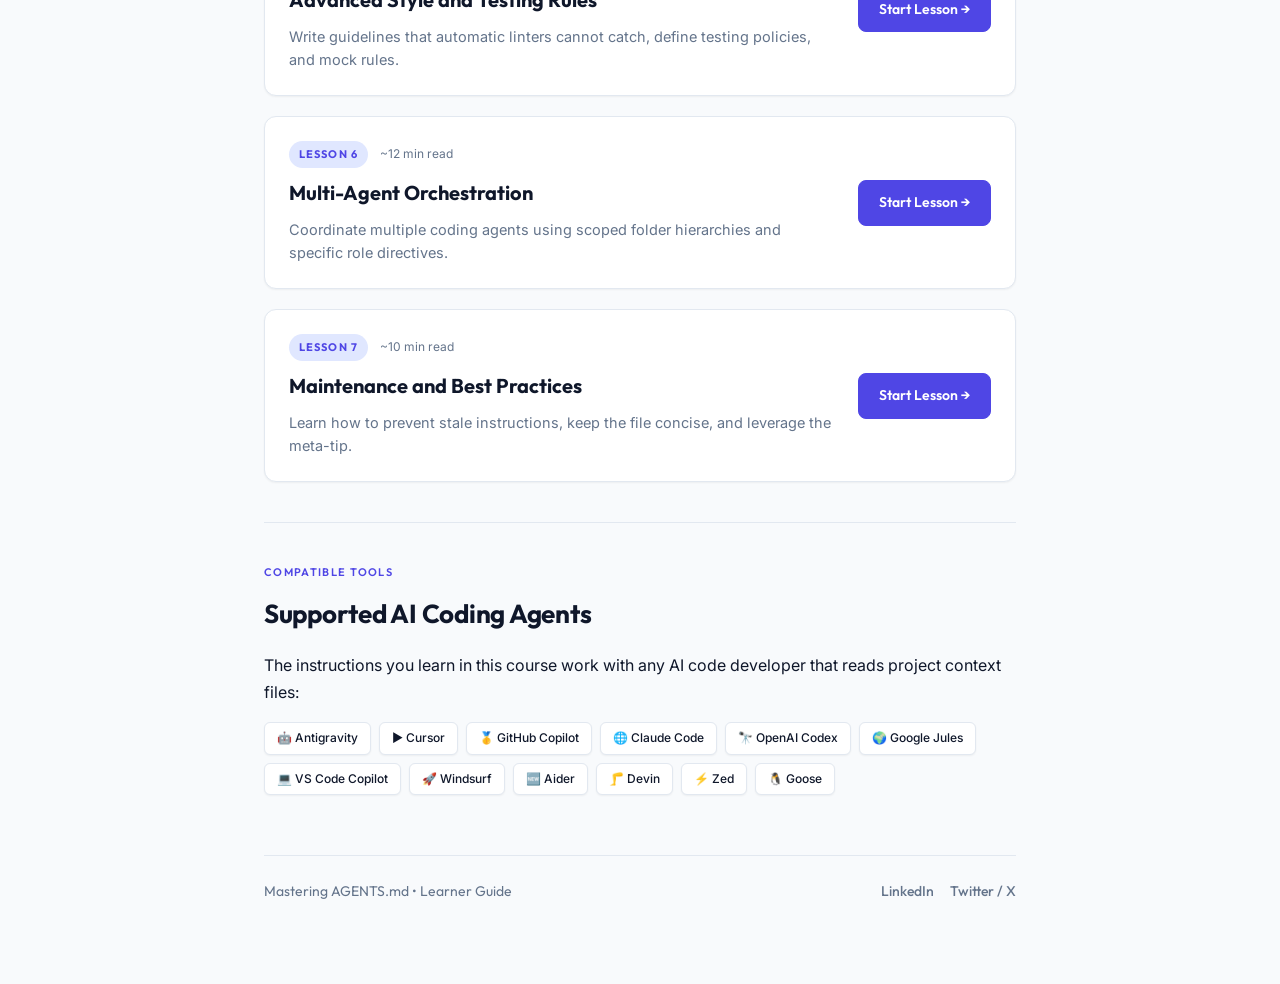
==== commit e45c743b: "Add footer with navigation links to all lesson pages and update styles" ====
--- a/index.html
+++ b/index.html
@@ -99,6 +99,37 @@
         justify-content: center;
       }
     }
+    footer {
+      margin-top: 60px;
+      padding-top: 24px;
+      border-top: 1px solid var(--border);
+      display: flex;
+      justify-content: space-between;
+      align-items: center;
+      color: var(--muted);
+      font-size: 14px;
+      font-family: 'Outfit', sans-serif;
+    }
+    .footer-links {
+      display: flex;
+      gap: 16px;
+    }
+    .footer-links a {
+      color: var(--muted);
+      text-decoration: none;
+      transition: color 0.2s ease;
+      font-weight: 500;
+    }
+    .footer-links a:hover {
+      color: var(--accent);
+    }
+    @media (max-width: 600px) {
+      footer {
+        flex-direction: column;
+        gap: 12px;
+        text-align: center;
+      }
+    }
   </style>
 </head>
 <body>
@@ -271,6 +302,14 @@
     </div>
   </div>
 
+  <footer>
+    <span>Mastering AGENTS.md &bull; Learner Guide</span>
+    <div class="footer-links">
+      <a href="https://www.linkedin.com/in/sabarnathmaddinieni/" target="_blank" rel="noopener noreferrer">LinkedIn</a>
+      <a href="https://x.com/SabarnathX" target="_blank" rel="noopener noreferrer">Twitter / X</a>
+    </div>
+  </footer>
+
 </main>
 
 </body>
--- a/lessons/style.css
+++ b/lessons/style.css
@@ -1120,3 +1120,30 @@
   transform: translateY(-1px);
 }
 
+footer {
+  margin-top: 40px;
+  padding-top: 20px;
+  border-top: 1px solid var(--border);
+  display: flex;
+  justify-content: space-between;
+  align-items: center;
+  flex-wrap: wrap;
+  gap: 12px;
+  font-size: 13px;
+  color: var(--muted);
+}
+footer a {
+  color: var(--accent);
+  text-decoration: none;
+  font-weight: 500;
+  transition: color 0.2s ease;
+}
+footer a:hover {
+  color: var(--text);
+  text-decoration: underline;
+}
+.footer-links {
+  display: flex;
+  gap: 16px;
+}
+
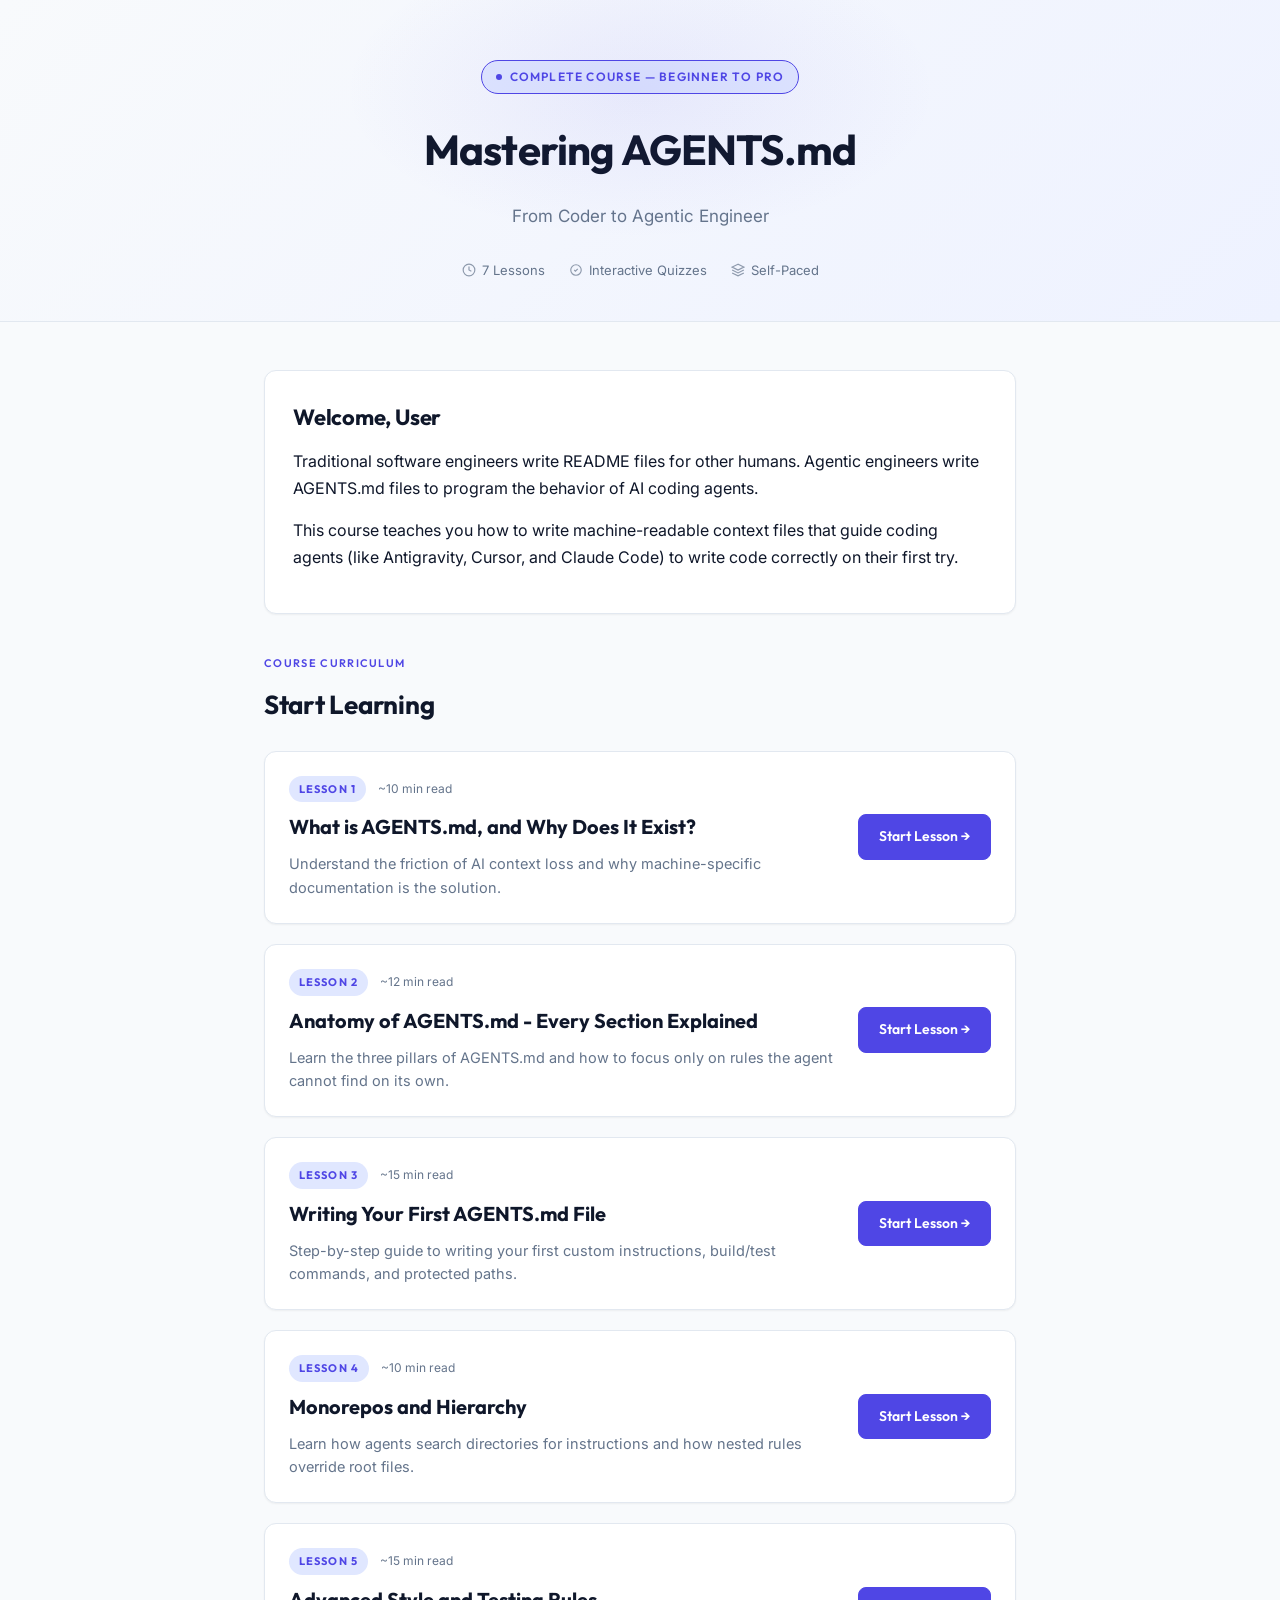
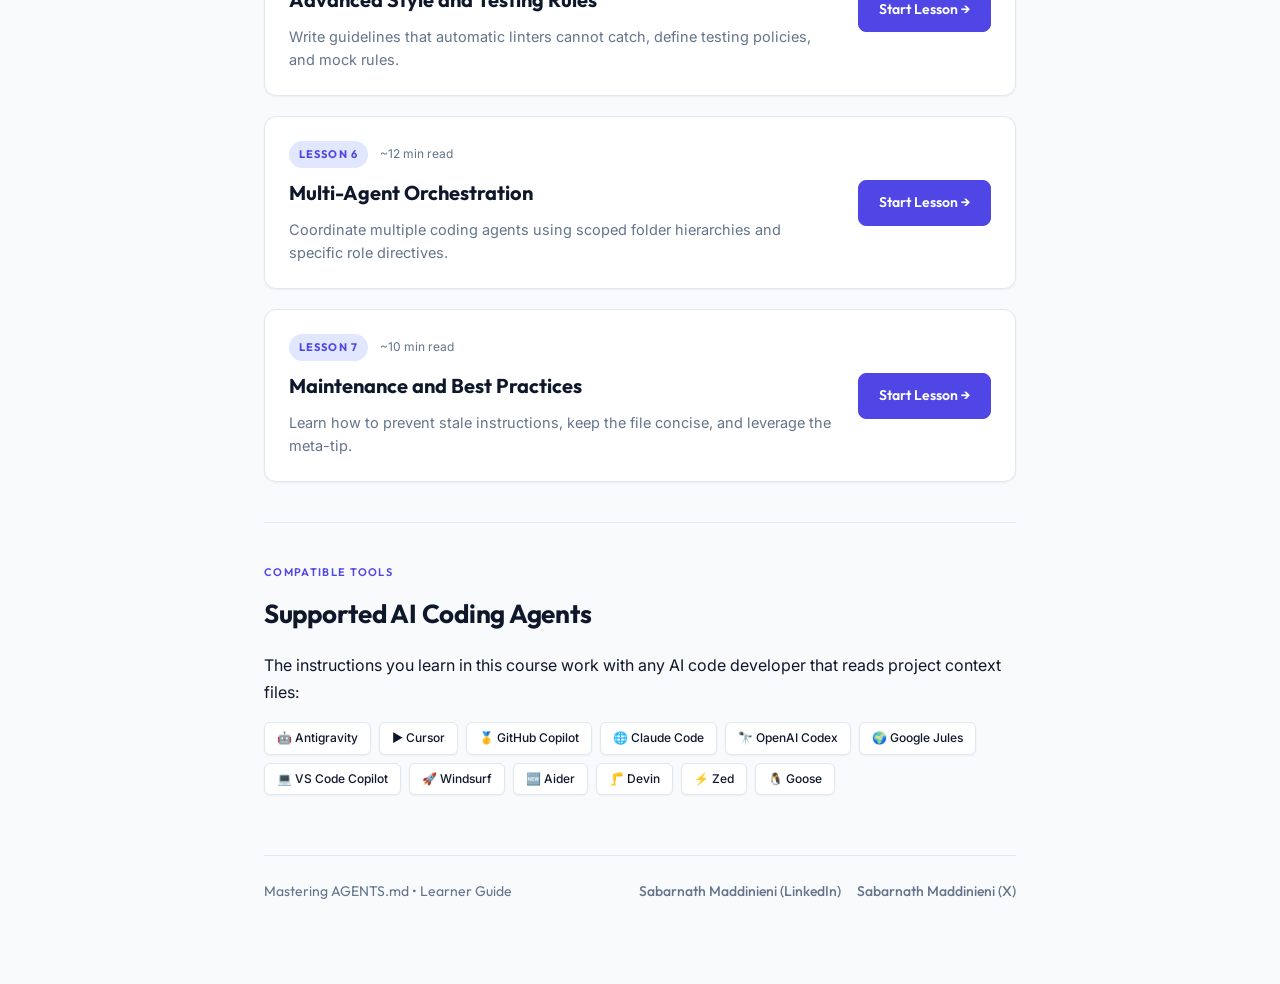
==== commit 7aca0844: "Add README.md and update footer links across lesson pages and cheat sheet" ====
--- a/index.html
+++ b/index.html
@@ -305,8 +305,8 @@
   <footer>
     <span>Mastering AGENTS.md &bull; Learner Guide</span>
     <div class="footer-links">
-      <a href="https://www.linkedin.com/in/sabarnathmaddinieni/" target="_blank" rel="noopener noreferrer">LinkedIn</a>
-      <a href="https://x.com/SabarnathX" target="_blank" rel="noopener noreferrer">Twitter / X</a>
+      <a href="https://www.linkedin.com/in/sabarnathmaddinieni/" target="_blank" rel="noopener noreferrer">Sabarnath Maddinieni (LinkedIn)</a>
+      <a href="https://x.com/SabarnathX" target="_blank" rel="noopener noreferrer">Sabarnath Maddinieni (X)</a>
     </div>
   </footer>
 
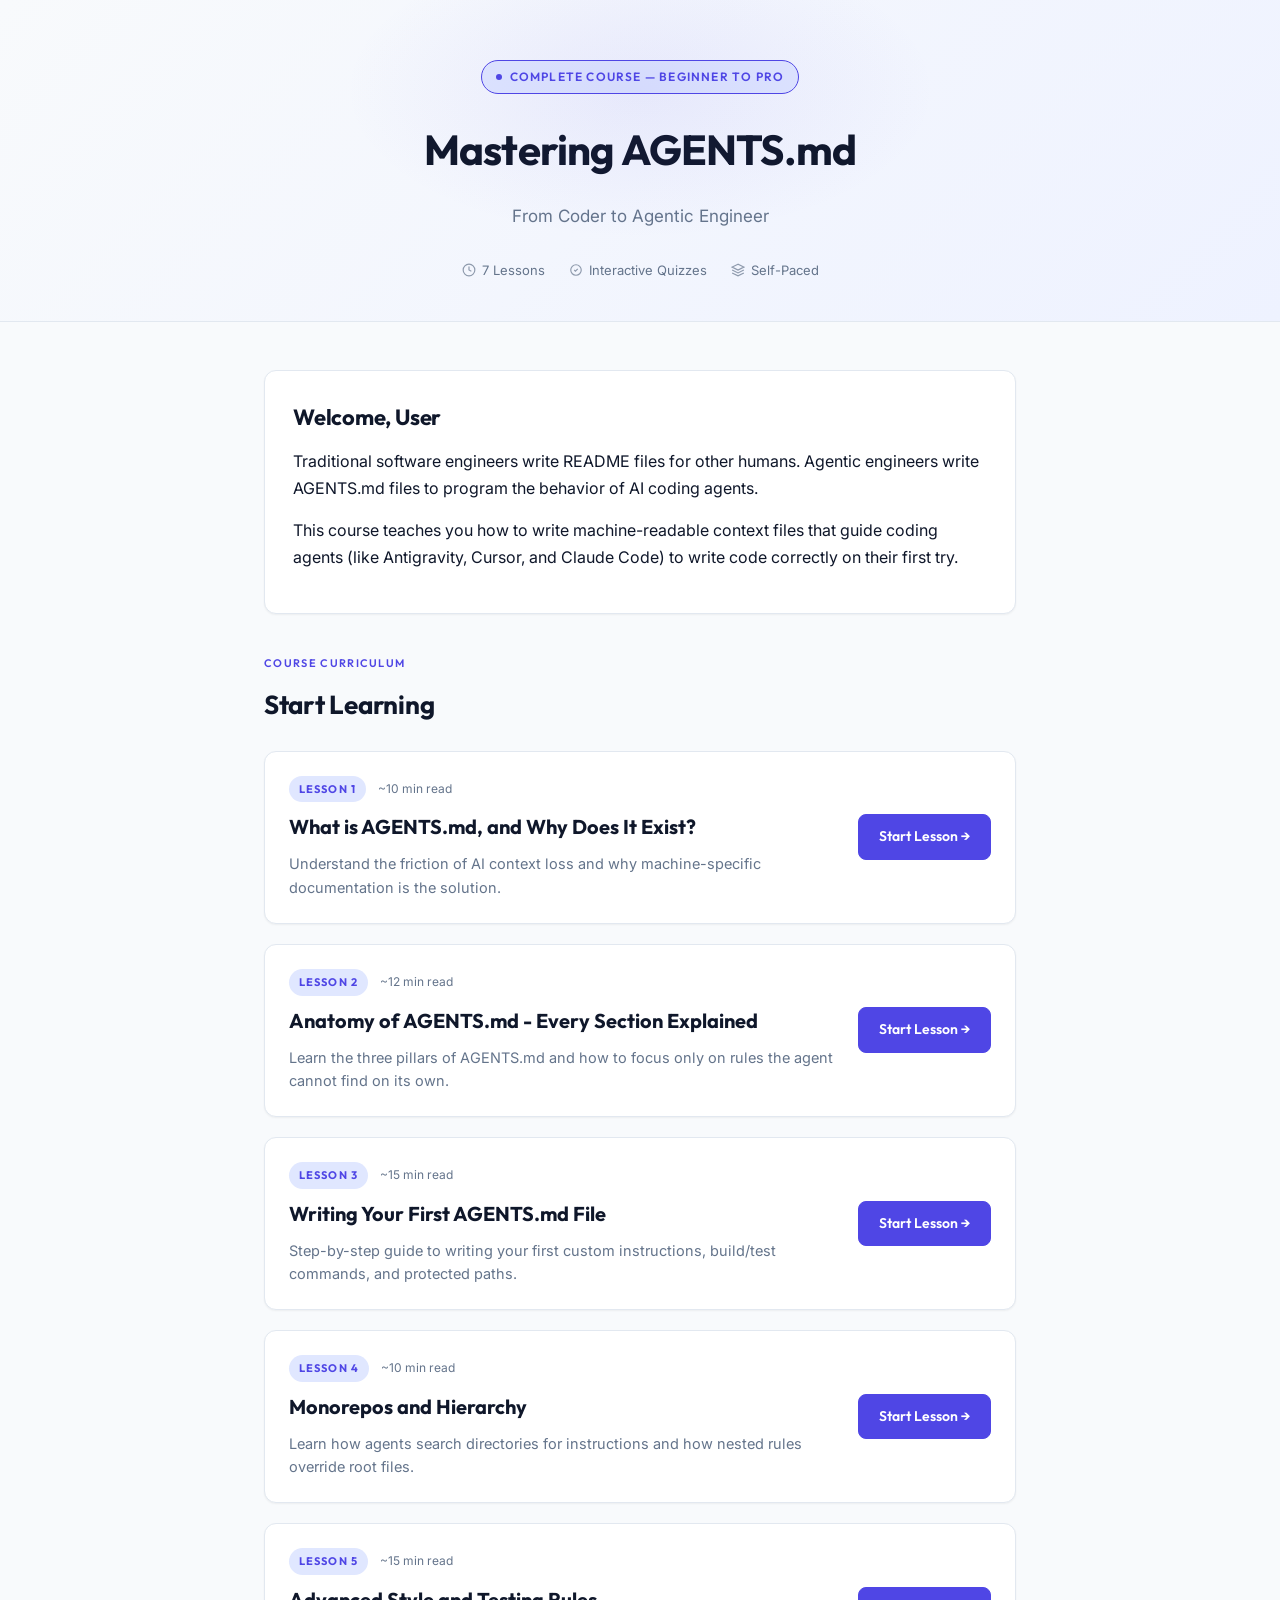
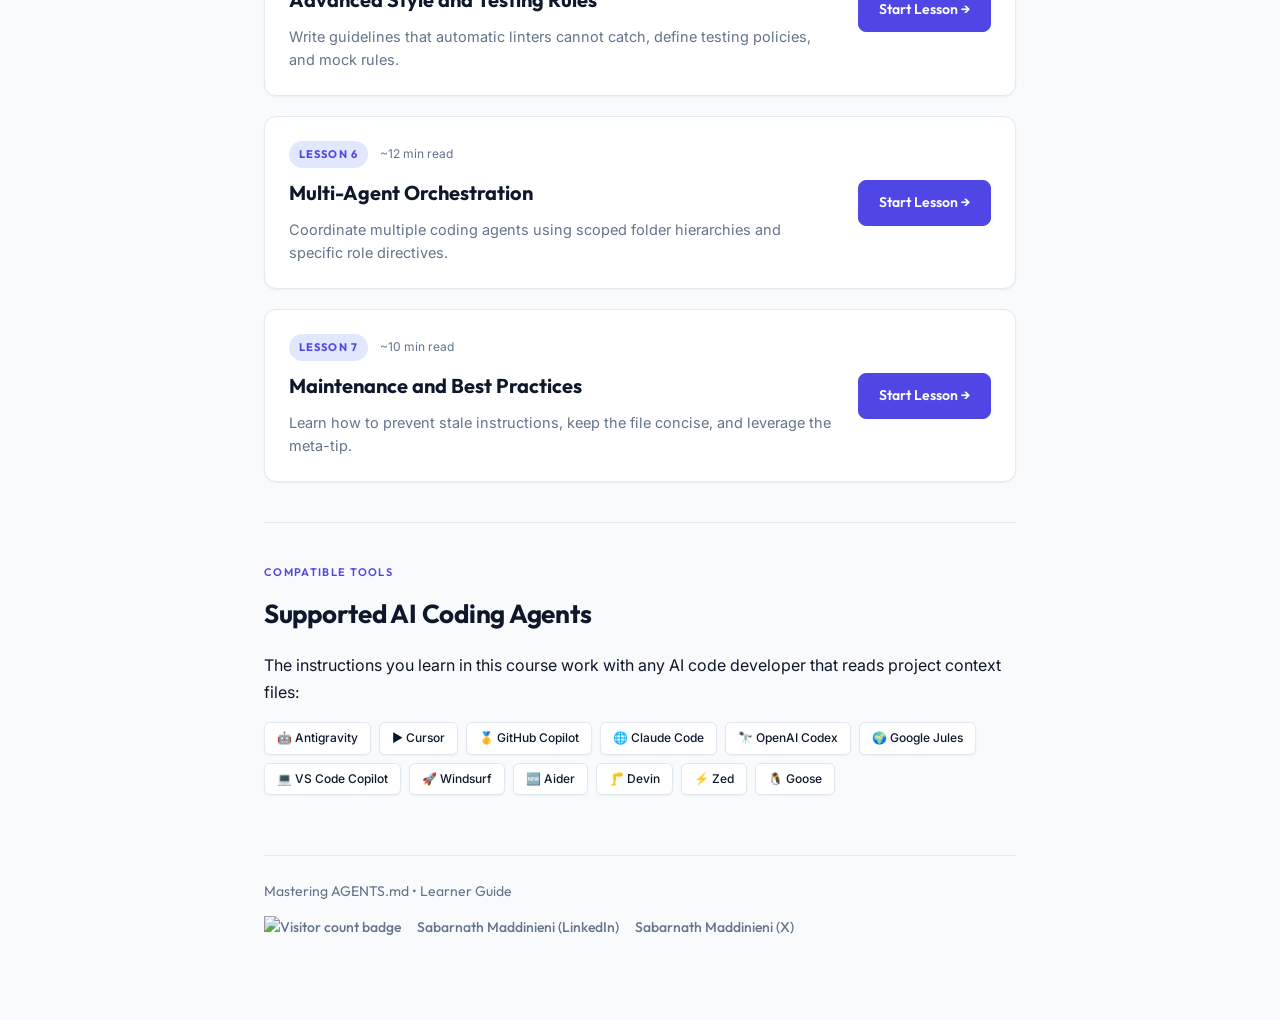
==== commit cc538f00: "Add visitor count badge to homepage" ====
--- a/index.html
+++ b/index.html
@@ -120,6 +120,9 @@
       transition: color 0.2s ease;
       font-weight: 500;
     }
+    .footer-links img {
+      display: block;
+    }
     .footer-links a:hover {
       color: var(--accent);
     }
@@ -305,6 +308,9 @@
   <footer>
     <span>Mastering AGENTS.md &bull; Learner Guide</span>
     <div class="footer-links">
+      <a href="https://hits.sh/smaddinieni.github.io/Mastering-AGENTS.md--From-Coder-to-Agentic-Engineer/" target="_blank" rel="noopener noreferrer" aria-label="Visitor count for the site">
+        <img src="https://hits.sh/smaddinieni.github.io/Mastering-AGENTS.md--From-Coder-to-Agentic-Engineer.svg?style=flat-square&amp;label=visitors" alt="Visitor count badge" />
+      </a>
       <a href="https://www.linkedin.com/in/sabarnathmaddinieni/" target="_blank" rel="noopener noreferrer">Sabarnath Maddinieni (LinkedIn)</a>
       <a href="https://x.com/SabarnathX" target="_blank" rel="noopener noreferrer">Sabarnath Maddinieni (X)</a>
     </div>
